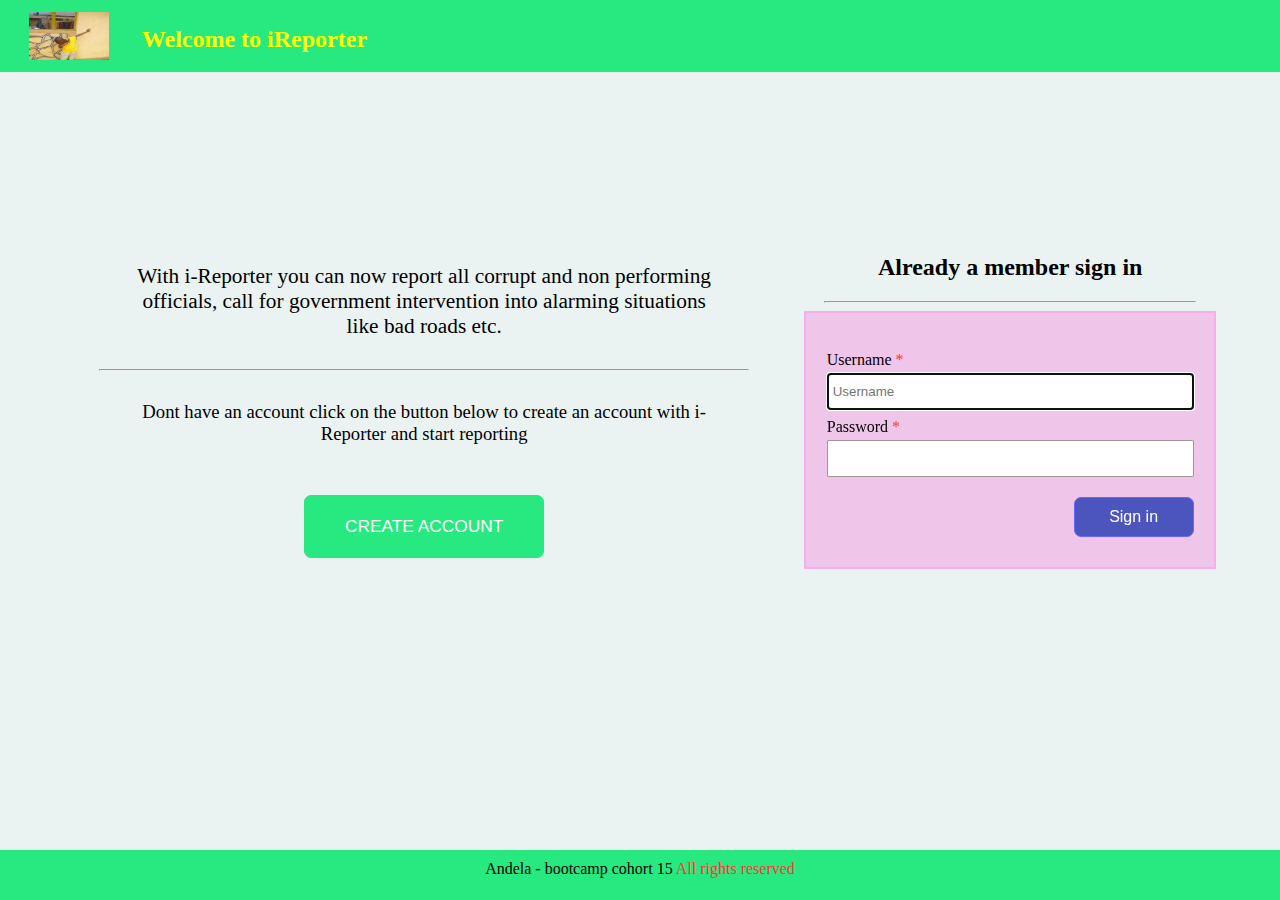
==== UI/index.html @ 591ea900 "Update links in the files  to make the names of recently changed files" ====
<!DOCTYPE html>
<html>
<head>
    <meta charset="utf-8" />
    <meta http-equiv="X-UA-Compatible" content="IE=edge">
    <title>iReporter</title>
    <meta name="viewport" content="width=device-width, initial-scale=1">
    <link rel="stylesheet" type="text/css" media="screen" href="static/css/globalstyles.css" />
    <link rel="stylesheet" type="text/css" media="screen" href="static/css/formpages.css" />
    <script src="static/js/main.js"></script>
</head>
<body>
    <div class="body_wrapper">
        <div class="welcomebanner green">
            <div class="logo_container">
                <img class="img_log" src="static/images/logo.jpg" alt="logo"/>
            </div>
            <div class="banner_main">
                <h2 class ="welcome_message">Welcome to iReporter</h2>
            </div>
        </div>
        
        <div class="content logincontent">
            <div class="call_to_register">
                <p class="info_1 text-centered" >With i-Reporter you can now report all corrupt and non performing officials, call for government intervention into alarming situations like bad roads etc.</p>
                <hr class="horizontal-line">
                <p class="info text-centered">Dont have an account click on the button below to create an account with i-Reporter and start reporting</p>
                <form action="registrationpage.html" method="post"><div class="reg-butt-container"><input type ="submit" name="submit"  value="CREATE ACCOUNT" class="register_button green"/></div></form>
            </div>
            
            <div class="call_to_signin">

                <h2 class="text-centered">Already a member sign in</h2>
                <hr class="horizontal-line">
                <div class="login-form-container">
                    <form action="profile.html" method ="post" class="form">
                        <label class="form_control" role="username_label">
                            <span class="form-para-label">Username<span class="red"> *</span></span>
                            <input type ="text" class="text_control" name ="username" autofocus pattern="[A-Za-z]{5,15}" title="A valid username should comprise between 5-15 alphabetical letters" placeholder="Username" aria-required="true" required/>
                        </label>
                        <label class="form_control" role="password label">
                                <span class="form-para-label">Password<span class="red"> *</span></span>
                                <input type ="password" class="text_control" name ="password" aria-required="true" required  pattern="[A-Za-z]{6,15}" title="A valid password should comprise between 6-15 characters"/>
                        </label>
                        <div class="form_control form-controls-container">
                            <input type="submit" class="primary-button submit-button" value ="Sign in" name ="submit"/>
                        </div>
                    </form>
                </div>

            </div>
        </div>
        
    </div>

    <footer class="green fixed-bottom">
        <p class="footer-para text-centered">Andela - bootcamp cohort 15 <span class="red">All rights reserved</span></p>
    </footer>
</body>
</html>
---- UI/static/css/globalstyles.css ----
html
{
    width:100%;
    height:100%;
    margin:0px;
    padding:0px;
}

body
{
    height:100%;
    width:100%;
    margin:0px;
    padding:0px;
    background-color: #e9f3f2f6;
}

.green
{
    background-color: rgb(40, 233, 127);
}

.red
{
    color:rgb(255, 53, 53);
}

.text-centered{
    text-align: center;
}

.text_control{
    border :1px solid #998d8de8;
    border-radius: 2px;
    padding:5px;
    background-color: #fff;
    height : 25px;
}

.normal-content{
    margin: 20px 0px 0px 0px;
}
---- UI/static/css/formpages.css ----
.body_wrapper
{
    display: grid;
    width:100%;
    height:100%;
    grid-template-areas: 
            "welcomebanner"
            "content"
            "footer";
}


footer{
    display:flex;
    width:100%;
    align-content: center;
    height: 50px;
}


.primary-button{
    background-color:rgb(76, 84, 190); 
    color :#ffffff;
    border : 1px solid rgb(101, 103, 250);
    margin-top:10px;
    margin-left:auto;
    margin-right:0px;
    font-size: 12pt;
    padding : 10px auto;
    height:40px;
    width : 120px;
    border-radius : 7px;
}

.primary-button:hover{
    color :yellow;
    transition-delay : 1000ms;
}

.welcomebanner
{
    display:grid;
    grid-gap: 10px;
    grid-template-columns: 2f 8f;
    height: auto;
    padding:6px;
    grid-area: welcomebanner;
    grid-template-areas: 
            "logo"
            "welcomemessage";        
}

.logo_container{
    display:flex;
    padding:auto;
    grid-column: 1;
    grid-row: 1;
    height:60px;
    grid-area: logo;
    align-content: center;
}

.welcome_message{
    text-align: center;
}

.banner_main{
    grid-column: 2;
    grid-row: 1;
    color : yellow;
    grid-area  :welcomemessage;
}

.img_log{
    margin: 5% auto;
    width:80px;
    height:80%;
}

.login-form-container
{
    display:flex;
    align-content: center;
    background-color: rgb(240, 197, 234);
    border: 2px solid  rgb(245, 176, 236);
    height:auto;
}


.login-form-container>.form{
    display: grid;
    width:90%;
    margin:30px auto;
    grid-template-columns: 1f;
    height : auto;

}

.form_control{
    display:grid;
    width:100%;
}

.form-controls-container
{
    display:flex;
    align-content: end;
    margin: 10px auto 0px;
}

.content
{
    display:grid;
    margin: 0px auto 100px;
    grid-gap: 10px; 
    width:90%;
    grid-template-columns:100%;
    grid-area: content;
    grid-template-areas: 
            "call_to_register"
            "call_to_signin"; 
}

.call_to_register{
    grid-area: call_to_register;
}

.call_to_signin
{
   grid-area:  call_to_signin;
   padding: 10px auto;
}

.info_1{
    margin:50px auto;
    font-size : 16pt;
}

.info{
    margin: 30px auto;
    font-size : 14pt;
  }

.info_1,.info{
  width : 80%;
  margin: 30px auto;
}

.reg-butt-container{
 display:flex;
 align-content: center;
 height :auto;
}

.register_button{
    color :#ffffff;
    border : 1px solid rgb(40, 233, 127);
    margin:20px auto;
    font-size: 13pt;
    padding : 20px 40px;
    height:auto;
    border-radius : 7px;
}

.register_button:hover{
    border : 1px solid rgb(233, 156, 40);
    background-color:  rgb(233, 156, 40);
    transition: 1000ms;
    transition-property: background-color, border;
}

.horizontal-line{
    width: 90%;
}

.form-para-label{
    margin: 8px 0px 4px;
    font-size: 12pt;
}

@media (min-width: 500px)
  {
    .body_wrapper {
      grid-template-columns: 1f;
      grid-template-areas: 
        "welcomebanner"
        "content";
    }

    .welcomebanner {
        grid-template-columns: 1fr 9fr;
        grid-template-areas: 
          "logo  welcomemessage";
      }

      .welcome_message{text-align: left;}

    .content{
        grid-gap: 20px; 
        margin : 0px auto 30px;
        grid-template-columns: 7fr 4fr;
        grid-template-areas: 
          "call_to_register  call_to_signin";

    }

    .logincontent{
        margin : 0px auto 160px; 
    }

    .login-form-container> form{
        display: grid;
        width:90%;
        margin:0px auto 20px;
        grid-template-columns: 1f;
    }

    
   .footer-para{
        width:80%;
        margin:10px auto;
    }
    
    .welcomebanner{
        height:60px;
    }

    .fixed-bottom{
        position:fixed;
        bottom:0;
        left:0;
        margin:20px 0px 0px 0px;
    }

  }
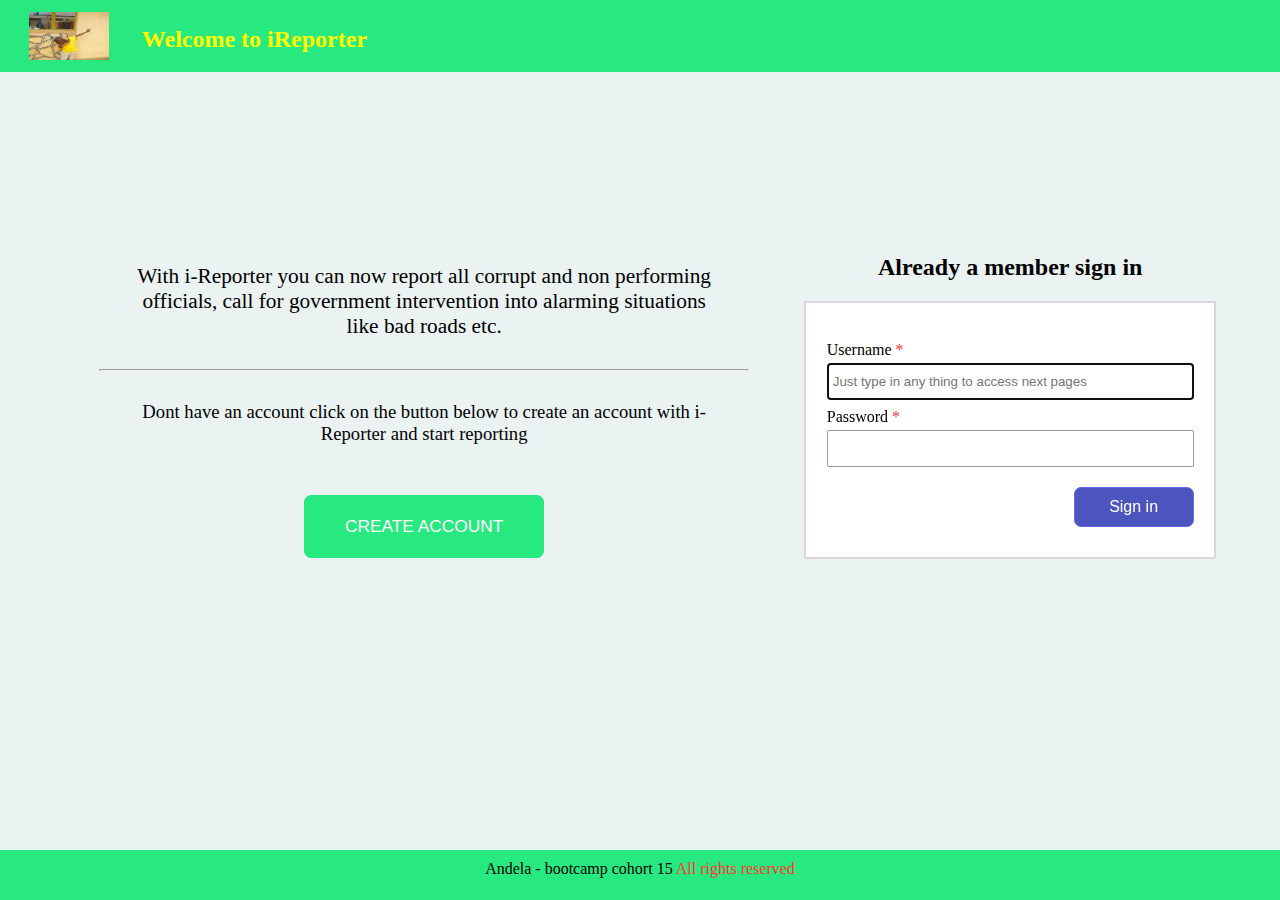
==== commit 23d3188a: "implemeted create record feature" ====
--- a/UI/index.html
+++ b/UI/index.html
@@ -25,18 +25,22 @@
                 <p class="info_1 text-centered" >With i-Reporter you can now report all corrupt and non performing officials, call for government intervention into alarming situations like bad roads etc.</p>
                 <hr class="horizontal-line">
                 <p class="info text-centered">Dont have an account click on the button below to create an account with i-Reporter and start reporting</p>
-                <form action="registrationpage.html" method="post"><div class="reg-butt-container"><input type ="submit" name="submit"  value="CREATE ACCOUNT" class="register_button green"/></div></form>
+               <!--used get here only to be able to host on github pages which does not support post 
+                        others wise we should use post becuase of the senstive data which get may expose-->
+                <form action="registrationpage.html" method="get"><div class="reg-butt-container"><input type ="submit" name="submit"  value="CREATE ACCOUNT" class="register_button green"/></div></form>
             </div>
             
             <div class="call_to_signin">
 
                 <h2 class="text-centered">Already a member sign in</h2>
-                <hr class="horizontal-line">
                 <div class="login-form-container">
-                    <form action="profile.html" method ="post" class="form">
+
+                    <!--used get here only to be able to host on github pages which does not support post 
+                        others wise we should use post becuase of the senstive data which get may expose-->
+                    <form action="profile.html" method="get" class="form">
                         <label class="form_control" role="username_label">
                             <span class="form-para-label">Username<span class="red"> *</span></span>
-                            <input type ="text" class="text_control" name ="username" autofocus pattern="[A-Za-z]{5,15}" title="A valid username should comprise between 5-15 alphabetical letters" placeholder="Username" aria-required="true" required/>
+                            <input type ="text" class="text_control" name ="username" autofocus pattern="[A-Za-z]{5,15}" title="A valid username should comprise between 5-15 alphabetical letters" placeholder="Just type in any thing to access next pages" aria-required="true" required/>
                         </label>
                         <label class="form_control" role="password label">
                                 <span class="form-para-label">Password<span class="red"> *</span></span>
--- a/UI/static/css/globalstyles.css
+++ b/UI/static/css/globalstyles.css
@@ -29,14 +29,92 @@
     text-align: center;
 }
 
-.text_control{
+.text_control,select{
     border :1px solid #998d8de8;
     border-radius: 2px;
     padding:5px;
     background-color: #fff;
-    height : 25px;
+    height:25px;
+}
+
+select{
+    border :1px solid #998d8de8;
+    border-radius: 2px;
+    padding:5px;
+    background-color: #fff;
+    height:30px;
 }
 
 .normal-content{
     margin: 20px 0px 0px 0px;
-}+}
+
+nav>ul>li>a{
+    style : none;
+}
+
+.login-form-container
+{
+    display:flex;
+    align-content: center;
+    background-color: rgb(255, 255, 255);
+    border: 2px solid  rgb(221, 214, 220);
+    height:auto;
+}
+
+
+.login-form-container>.form{
+    display: grid;
+    width:90%;
+    margin:30px auto;
+    grid-template-columns: 1f;
+    height : auto;
+
+}
+
+.form_control{
+    display:grid;
+    width:100%;
+}
+
+.form-controls-container
+{
+    display:flex;
+    align-content: end;
+    margin: 10px auto 0px;
+}
+
+.call_to_register{
+    grid-area: call_to_register;
+}
+
+.call_to_signin
+{
+   grid-area:  call_to_signin;
+   padding: 10px auto;
+}
+
+.form-para-label{
+    margin: 8px 0px 4px;
+    font-size: 12pt;
+}
+
+
+.primary-button{
+    background-color:rgb(76, 84, 190); 
+    color :#ffffff;
+    border : 1px solid rgb(101, 103, 250);
+    margin-top:10px;
+    margin-left:auto;
+    margin-right:0px;
+    font-size: 12pt;
+    padding : 10px auto;
+    height:40px;
+    width : 120px;
+    border-radius : 7px;
+}
+
+.primary-button:hover{
+    color :yellow;
+    transition-delay : 1000ms;
+}
--- a/UI/static/css/formpages.css
+++ b/UI/static/css/formpages.css
@@ -15,26 +15,6 @@
     width:100%;
     align-content: center;
     height: 50px;
-}
-
-
-.primary-button{
-    background-color:rgb(76, 84, 190); 
-    color :#ffffff;
-    border : 1px solid rgb(101, 103, 250);
-    margin-top:10px;
-    margin-left:auto;
-    margin-right:0px;
-    font-size: 12pt;
-    padding : 10px auto;
-    height:40px;
-    width : 120px;
-    border-radius : 7px;
-}
-
-.primary-button:hover{
-    color :yellow;
-    transition-delay : 1000ms;
 }
 
 .welcomebanner
@@ -77,37 +57,6 @@
     height:80%;
 }
 
-.login-form-container
-{
-    display:flex;
-    align-content: center;
-    background-color: rgb(240, 197, 234);
-    border: 2px solid  rgb(245, 176, 236);
-    height:auto;
-}
-
-
-.login-form-container>.form{
-    display: grid;
-    width:90%;
-    margin:30px auto;
-    grid-template-columns: 1f;
-    height : auto;
-
-}
-
-.form_control{
-    display:grid;
-    width:100%;
-}
-
-.form-controls-container
-{
-    display:flex;
-    align-content: end;
-    margin: 10px auto 0px;
-}
-
 .content
 {
     display:grid;
@@ -119,16 +68,6 @@
     grid-template-areas: 
             "call_to_register"
             "call_to_signin"; 
-}
-
-.call_to_register{
-    grid-area: call_to_register;
-}
-
-.call_to_signin
-{
-   grid-area:  call_to_signin;
-   padding: 10px auto;
 }
 
 .info_1{
@@ -173,10 +112,6 @@
     width: 90%;
 }
 
-.form-para-label{
-    margin: 8px 0px 4px;
-    font-size: 12pt;
-}
 
 @media (min-width: 500px)
   {
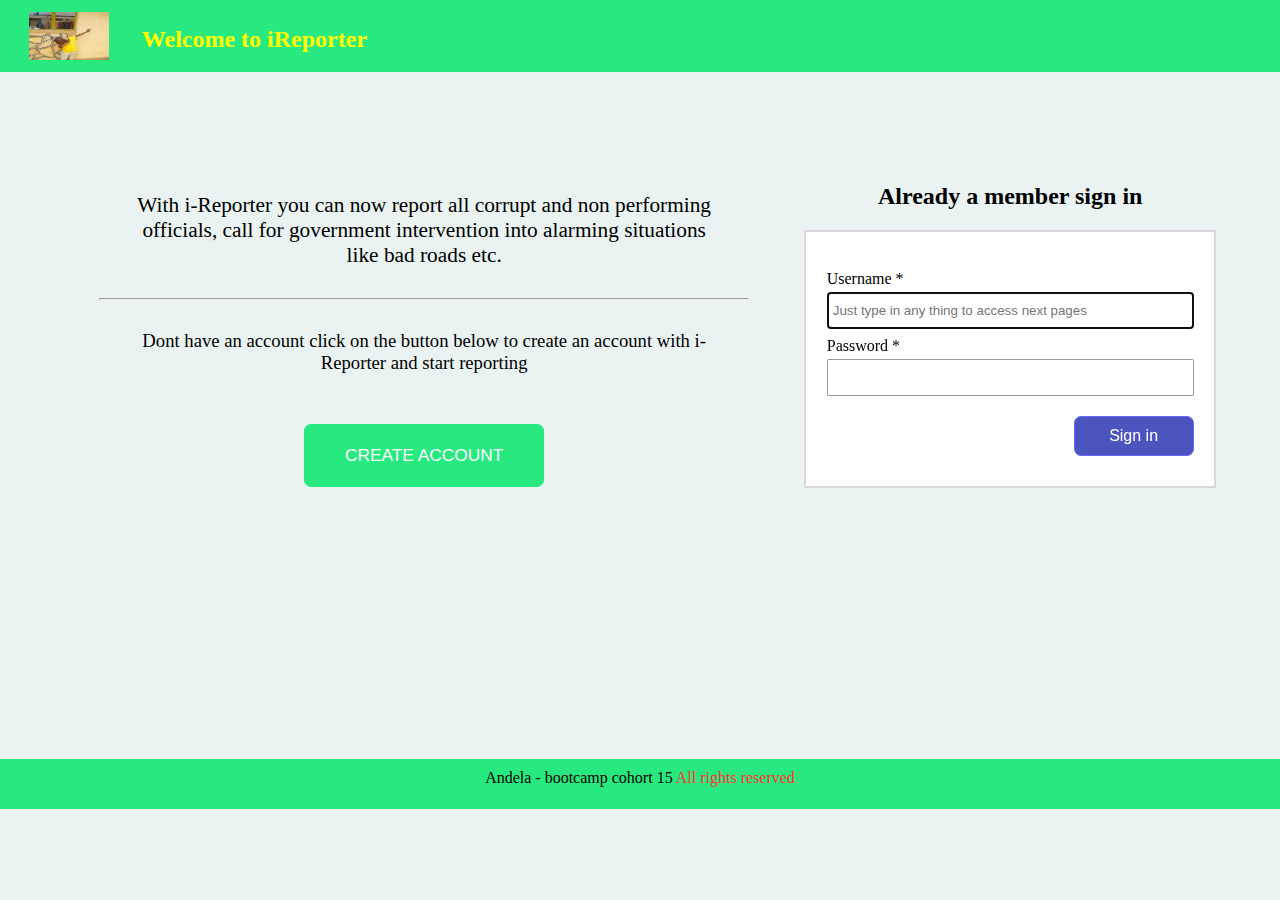
==== commit 4b335fa2: "Merge pull request #3 from AbuDeCoder/SpecificRecord" ====
--- a/UI/index.html
+++ b/UI/index.html
@@ -11,7 +11,7 @@
 </head>
 <body>
     <div class="body_wrapper">
-        <div class="welcomebanner green">
+        <div class="welcomebanner green-bg">
             <div class="logo_container">
                 <img class="img_log" src="static/images/logo.jpg" alt="logo"/>
             </div>
@@ -27,7 +27,7 @@
                 <p class="info text-centered">Dont have an account click on the button below to create an account with i-Reporter and start reporting</p>
                <!--used get here only to be able to host on github pages which does not support post 
                         others wise we should use post becuase of the senstive data which get may expose-->
-                <form action="registrationpage.html" method="get"><div class="reg-butt-container"><input type ="submit" name="submit"  value="CREATE ACCOUNT" class="register_button green"/></div></form>
+                <form action="registrationpage.html" method="get"><div class="reg-butt-container"><input type ="submit" name="submit"  value="CREATE ACCOUNT" class="register_button green-bg"/></div></form>
             </div>
             
             <div class="call_to_signin">
@@ -54,11 +54,11 @@
 
             </div>
         </div>
-        
+        <footer class="green-bg">
+                <p class="footer-para text-centered">Andela - bootcamp cohort 15 <span class="red-color">All rights reserved</span></p>
+            </footer>
     </div>
 
-    <footer class="green fixed-bottom">
-        <p class="footer-para text-centered">Andela - bootcamp cohort 15 <span class="red">All rights reserved</span></p>
-    </footer>
+    
 </body>
 </html>--- a/UI/static/css/globalstyles.css
+++ b/UI/static/css/globalstyles.css
@@ -2,25 +2,32 @@
 {
     width:100%;
     height:100%;
-    margin:0px;
-    padding:0px;
+    margin:0px 0px 0px;
+    padding:0px 0px 0px;
 }
 
 body
 {
     height:100%;
     width:100%;
-    margin:0px;
-    padding:0px;
+    margin:0px 0px 0px;
+    padding:0px 0px 0px;
     background-color: #e9f3f2f6;
 }
+.blue-bg{
+    background-color: rgb(32, 19, 212);
 
-.green
+}
+.green-bg
 {
     background-color: rgb(40, 233, 127);
 }
 
-.red
+.red-bg
+{
+    background-color: rgb(255, 53, 53);
+}
+.red-color
 {
     color:rgb(255, 53, 53);
 }
@@ -99,6 +106,11 @@
     font-size: 12pt;
 }
 
+.img_log{
+    margin: 5% auto;
+    width:80px;
+    height:80%;
+}
 
 .primary-button{
     background-color:rgb(76, 84, 190); 
@@ -118,3 +130,17 @@
     color :yellow;
     transition-delay : 1000ms;
 }
+
+.logo_container{
+    display:flex;
+    padding:auto;
+    height:60px;
+    grid-area: logo;
+    align-content: center;
+}
+.editButton:hover
+{
+    color: yellow;
+    background-color:#e68686;
+    transition-delay:1000ms;
+}
--- a/UI/static/css/formpages.css
+++ b/UI/static/css/formpages.css
@@ -2,6 +2,8 @@
 {
     display: grid;
     width:100%;
+    margin:0px;
+    padding:0px;
     height:100%;
     grid-template-areas: 
             "welcomebanner"
@@ -30,16 +32,6 @@
             "welcomemessage";        
 }
 
-.logo_container{
-    display:flex;
-    padding:auto;
-    grid-column: 1;
-    grid-row: 1;
-    height:60px;
-    grid-area: logo;
-    align-content: center;
-}
-
 .welcome_message{
     text-align: center;
 }
@@ -49,12 +41,6 @@
     grid-row: 1;
     color : yellow;
     grid-area  :welcomemessage;
-}
-
-.img_log{
-    margin: 5% auto;
-    width:80px;
-    height:80%;
 }
 
 .content
@@ -159,13 +145,6 @@
     .welcomebanner{
         height:60px;
     }
-
-    .fixed-bottom{
-        position:fixed;
-        bottom:0;
-        left:0;
-        margin:20px 0px 0px 0px;
-    }
-
   }
 
+ 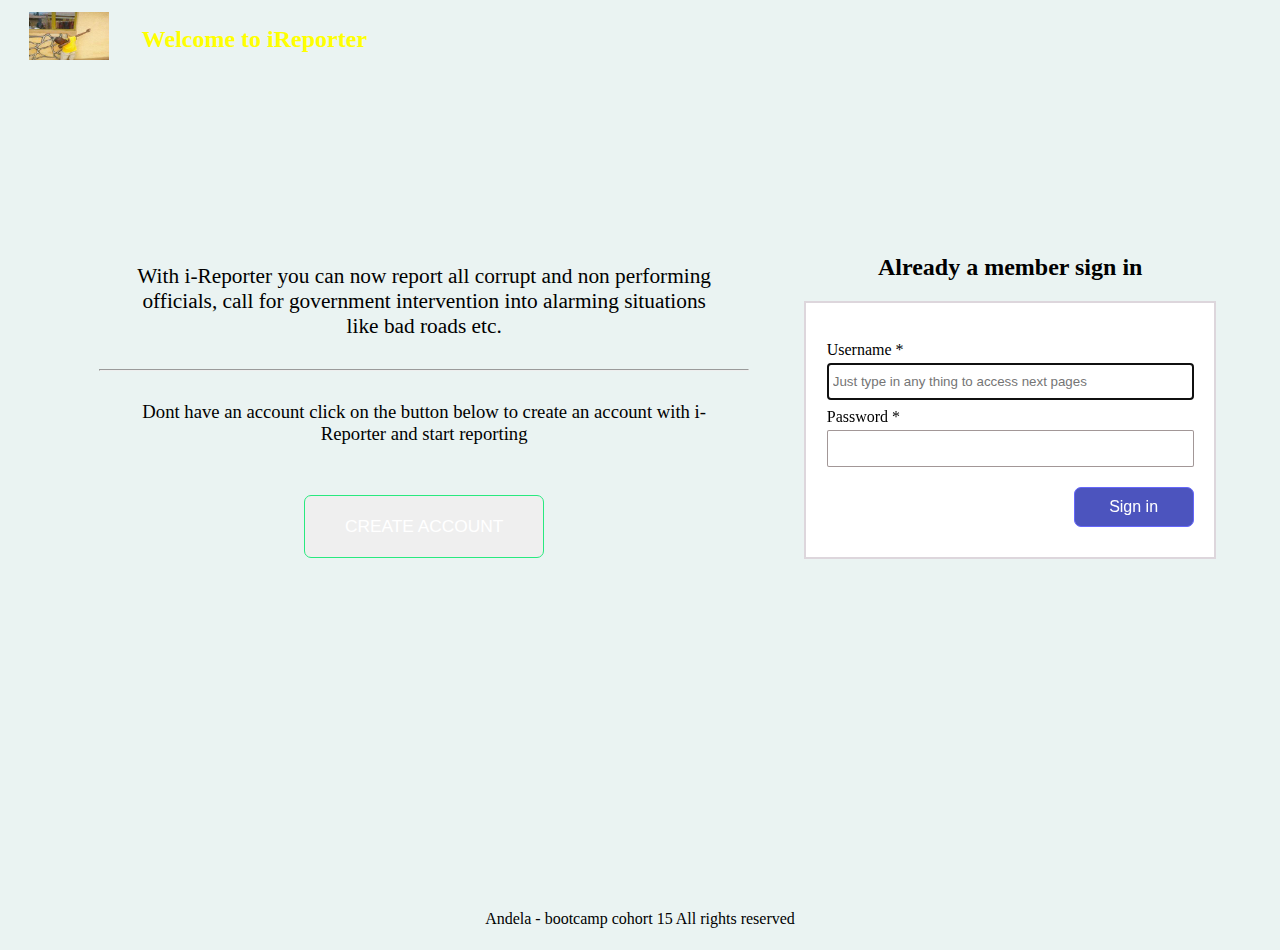
==== commit 6134511a: "Update index.html" ====
--- a/UI/index.html
+++ b/UI/index.html
@@ -11,7 +11,7 @@
 </head>
 <body>
     <div class="body_wrapper">
-        <div class="welcomebanner green-bg">
+        <div class="welcomebanner green">
             <div class="logo_container">
                 <img class="img_log" src="static/images/logo.jpg" alt="logo"/>
             </div>
@@ -27,7 +27,7 @@
                 <p class="info text-centered">Dont have an account click on the button below to create an account with i-Reporter and start reporting</p>
                <!--used get here only to be able to host on github pages which does not support post 
                         others wise we should use post becuase of the senstive data which get may expose-->
-                <form action="registrationpage.html" method="get"><div class="reg-butt-container"><input type ="submit" name="submit"  value="CREATE ACCOUNT" class="register_button green-bg"/></div></form>
+                <form action="registrationpage.html"><div class="reg-butt-container"><input type ="submit" name="submit"  value="CREATE ACCOUNT" class="register_button green"/></div></form>
             </div>
             
             <div class="call_to_signin">
@@ -37,7 +37,7 @@
 
                     <!--used get here only to be able to host on github pages which does not support post 
                         others wise we should use post becuase of the senstive data which get may expose-->
-                    <form action="profile.html" method="get" class="form">
+                    <form action="profile.html"  class="form">
                         <label class="form_control" role="username_label">
                             <span class="form-para-label">Username<span class="red"> *</span></span>
                             <input type ="text" class="text_control" name ="username" autofocus pattern="[A-Za-z]{5,15}" title="A valid username should comprise between 5-15 alphabetical letters" placeholder="Just type in any thing to access next pages" aria-required="true" required/>
@@ -54,11 +54,11 @@
 
             </div>
         </div>
-        <footer class="green-bg">
-                <p class="footer-para text-centered">Andela - bootcamp cohort 15 <span class="red-color">All rights reserved</span></p>
-            </footer>
+        
     </div>
 
-    
+    <footer class="green fixed-bottom">
+        <p class="footer-para text-centered">Andela - bootcamp cohort 15 <span class="red">All rights reserved</span></p>
+    </footer>
 </body>
 </html>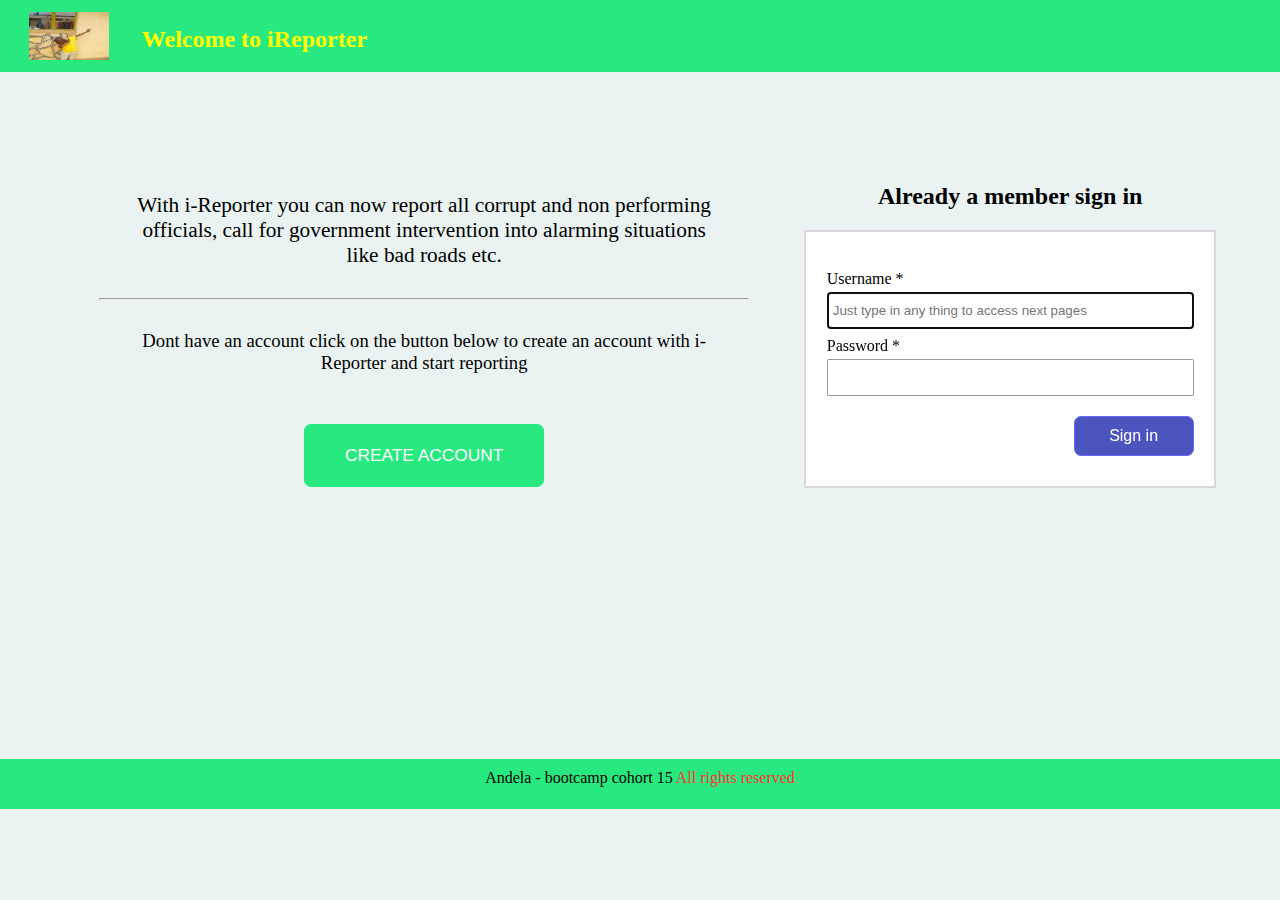
==== commit 88b2160e: "Layed out page for user to view edit and delete record" ====
--- a/UI/index.html
+++ b/UI/index.html
@@ -11,7 +11,7 @@
 </head>
 <body>
     <div class="body_wrapper">
-        <div class="welcomebanner green">
+        <div class="welcomebanner green-bg">
             <div class="logo_container">
                 <img class="img_log" src="static/images/logo.jpg" alt="logo"/>
             </div>
@@ -27,7 +27,7 @@
                 <p class="info text-centered">Dont have an account click on the button below to create an account with i-Reporter and start reporting</p>
                <!--used get here only to be able to host on github pages which does not support post 
                         others wise we should use post becuase of the senstive data which get may expose-->
-                <form action="registrationpage.html"><div class="reg-butt-container"><input type ="submit" name="submit"  value="CREATE ACCOUNT" class="register_button green"/></div></form>
+                <form action="registrationpage.html" method="get"><div class="reg-butt-container"><input type ="submit" name="submit"  value="CREATE ACCOUNT" class="register_button green-bg"/></div></form>
             </div>
             
             <div class="call_to_signin">
@@ -37,7 +37,7 @@
 
                     <!--used get here only to be able to host on github pages which does not support post 
                         others wise we should use post becuase of the senstive data which get may expose-->
-                    <form action="profile.html"  class="form">
+                    <form action="profile.html" method="get" class="form">
                         <label class="form_control" role="username_label">
                             <span class="form-para-label">Username<span class="red"> *</span></span>
                             <input type ="text" class="text_control" name ="username" autofocus pattern="[A-Za-z]{5,15}" title="A valid username should comprise between 5-15 alphabetical letters" placeholder="Just type in any thing to access next pages" aria-required="true" required/>
@@ -54,11 +54,11 @@
 
             </div>
         </div>
-        
+        <footer class="green-bg">
+                <p class="footer-para text-centered">Andela - bootcamp cohort 15 <span class="red-color">All rights reserved</span></p>
+            </footer>
     </div>
 
-    <footer class="green fixed-bottom">
-        <p class="footer-para text-centered">Andela - bootcamp cohort 15 <span class="red">All rights reserved</span></p>
-    </footer>
+    
 </body>
 </html>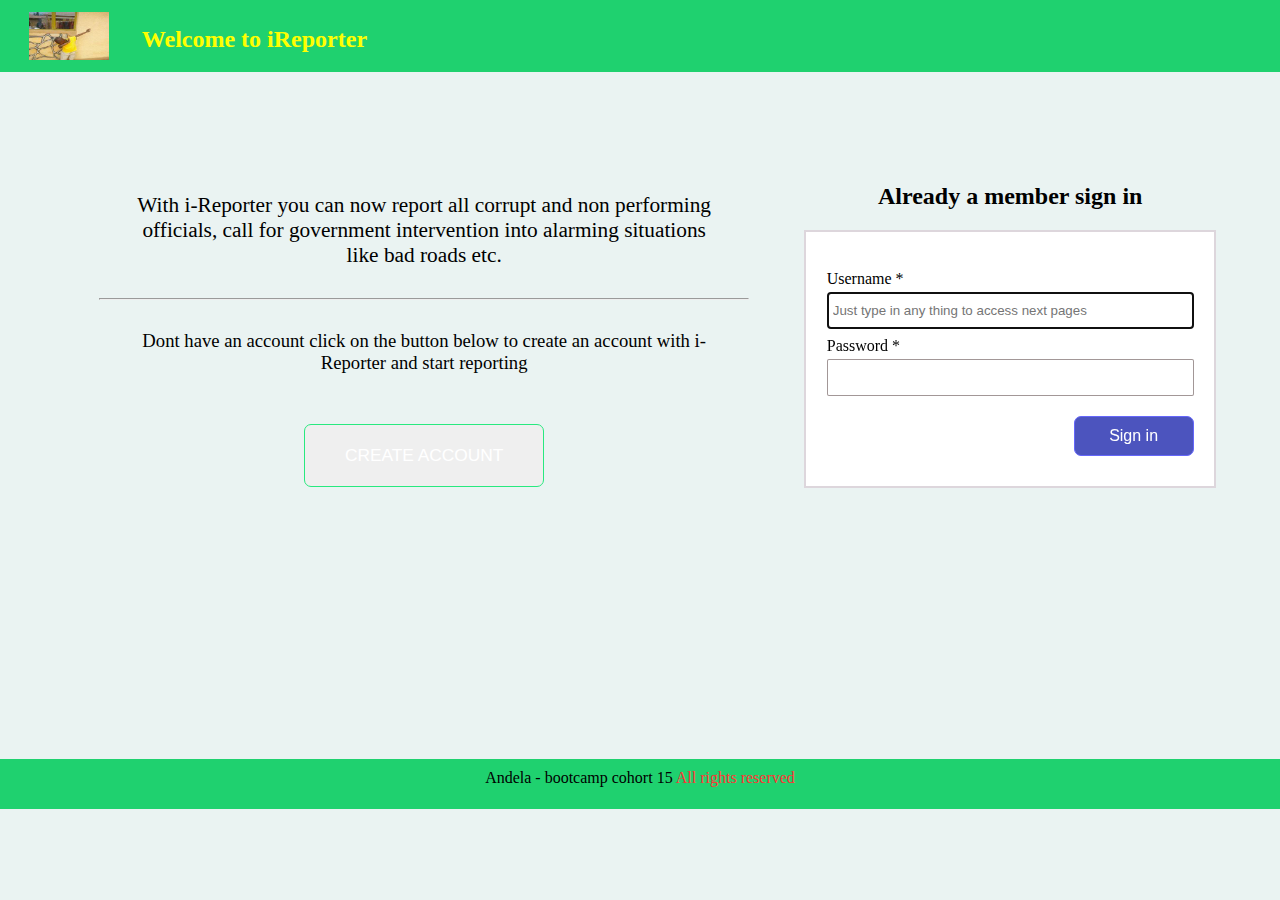
==== commit 7cca3b58: "Merge branch 'ui' into gh-pages" ====
--- a/UI/index.html
+++ b/UI/index.html
@@ -27,7 +27,8 @@
                 <p class="info text-centered">Dont have an account click on the button below to create an account with i-Reporter and start reporting</p>
                <!--used get here only to be able to host on github pages which does not support post 
                         others wise we should use post becuase of the senstive data which get may expose-->
-                <form action="registrationpage.html" method="get"><div class="reg-butt-container"><input type ="submit" name="submit"  value="CREATE ACCOUNT" class="register_button green-bg"/></div></form>
+
+                <form action="registrationpage.html"><div class="reg-butt-container"><input type ="submit" name="submit"  value="CREATE ACCOUNT" class="register_button green"/></div></form>
             </div>
             
             <div class="call_to_signin">
@@ -37,7 +38,7 @@
 
                     <!--used get here only to be able to host on github pages which does not support post 
                         others wise we should use post becuase of the senstive data which get may expose-->
-                    <form action="profile.html" method="get" class="form">
+                    <form action="profile.html"  class="form">
                         <label class="form_control" role="username_label">
                             <span class="form-para-label">Username<span class="red"> *</span></span>
                             <input type ="text" class="text_control" name ="username" autofocus pattern="[A-Za-z]{5,15}" title="A valid username should comprise between 5-15 alphabetical letters" placeholder="Just type in any thing to access next pages" aria-required="true" required/>
--- a/UI/static/css/globalstyles.css
+++ b/UI/static/css/globalstyles.css
@@ -20,7 +20,7 @@
 }
 .green-bg
 {
-    background-color: rgb(40, 233, 127);
+    background-color:rgb(31, 209, 111);
 }
 
 .red-bg
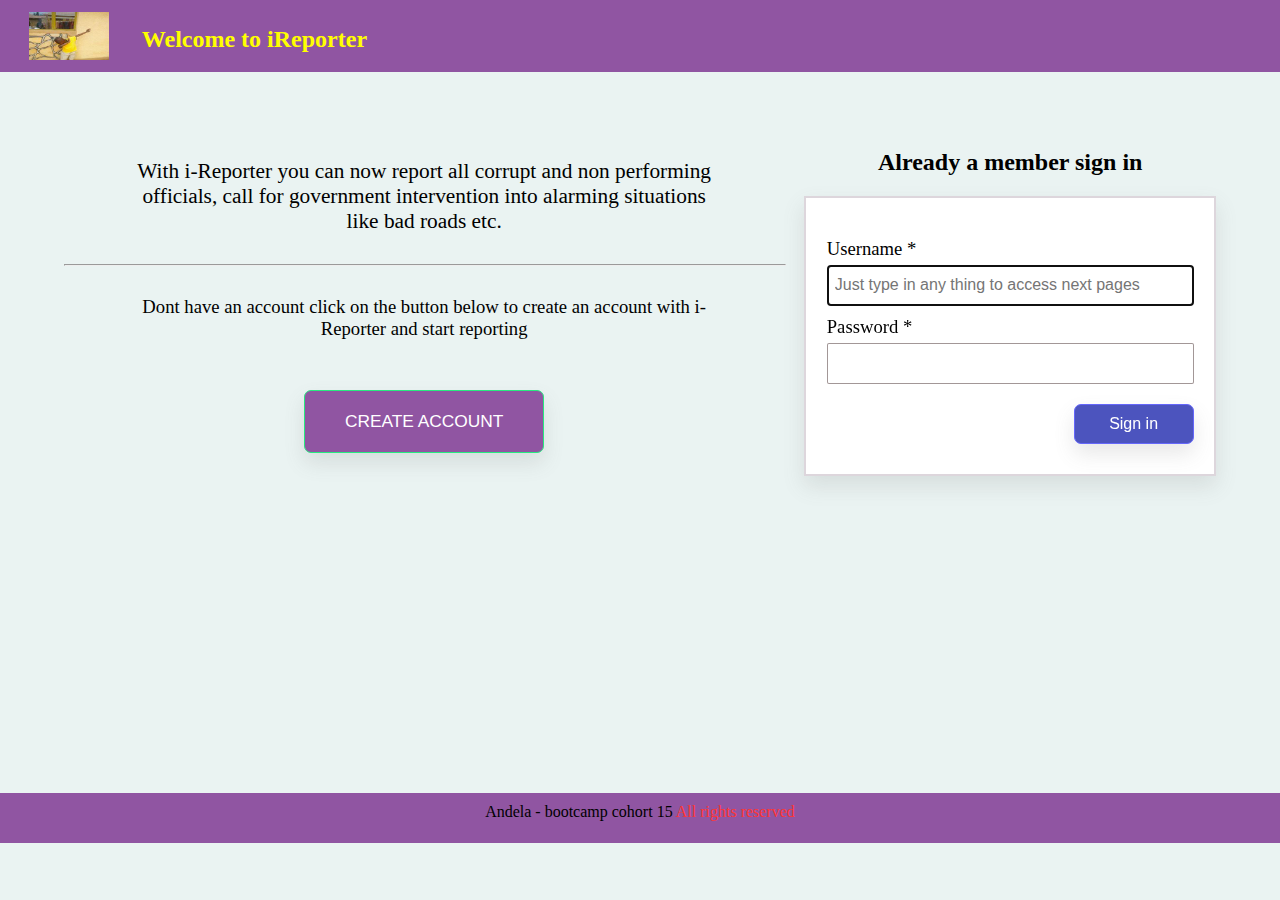
==== commit c887f77c: "changed color from green to violet" ====
--- a/UI/index.html
+++ b/UI/index.html
@@ -28,13 +28,13 @@
                <!--used get here only to be able to host on github pages which does not support post 
                         others wise we should use post becuase of the senstive data which get may expose-->
 
-                <form action="registrationpage.html"><div class="reg-butt-container"><input type ="submit" name="submit"  value="CREATE ACCOUNT" class="register_button green"/></div></form>
+                <form action="registrationpage.html"><div class="reg-butt-container"><input type ="submit" name="submit"  value="CREATE ACCOUNT" class="register_button green-bg with-shadow"/></div></form>
             </div>
             
             <div class="call_to_signin">
 
                 <h2 class="text-centered">Already a member sign in</h2>
-                <div class="login-form-container">
+                <div class="login-form-container with-shadow" id ="index-form"> 
 
                     <!--used get here only to be able to host on github pages which does not support post 
                         others wise we should use post becuase of the senstive data which get may expose-->
@@ -48,7 +48,7 @@
                                 <input type ="password" class="text_control" name ="password" aria-required="true" required  pattern="[A-Za-z]{6,15}" title="A valid password should comprise between 6-15 characters"/>
                         </label>
                         <div class="form_control form-controls-container">
-                            <input type="submit" class="primary-button submit-button" value ="Sign in" name ="submit"/>
+                            <input type="submit" class="primary-button submit-button with-shadow" value ="Sign in" name ="submit"/>
                         </div>
                     </form>
                 </div>
--- a/UI/static/css/globalstyles.css
+++ b/UI/static/css/globalstyles.css
@@ -18,9 +18,15 @@
     background-color: rgb(32, 19, 212);
 
 }
+
 .green-bg
 {
-    background-color:rgb(31, 209, 111);
+    background-color:#9055A2;
+}
+
+.green-color
+{
+    color:rgb(70, 192, 100);
 }
 
 .red-bg
@@ -39,11 +45,16 @@
 .text_control,select{
     border :1px solid #998d8de8;
     border-radius: 2px;
-    padding:5px;
+    padding:7px;
     background-color: #fff;
     height:25px;
+    
+
 }
 
+.text_control,select,textarea{
+    font-size: 12pt;
+}
 select{
     border :1px solid #998d8de8;
     border-radius: 2px;
@@ -102,8 +113,8 @@
 }
 
 .form-para-label{
-    margin: 8px 0px 4px;
-    font-size: 12pt;
+    margin: 10px 0px 5px;
+    font-size: 14pt;
 }
 
 .img_log{
@@ -144,3 +155,18 @@
     background-color:#e68686;
     transition-delay:1000ms;
 }
+
+.horizontal-line{
+    width: 100%;
+    margin:10px 0px 10px;
+}
+
+.list-header{
+ height : 20pt;
+ margin:10px;
+}
+
+.with-shadow {
+    -webkit-box-shadow: 0px 10px 20px rgba(109, 109, 109, 0.16) !important;
+    box-shadow: 0px 10px 20px rgba(109, 109, 109, 0.16) !important;
+}
--- a/UI/static/css/formpages.css
+++ b/UI/static/css/formpages.css
@@ -94,10 +94,6 @@
     transition-property: background-color, border;
 }
 
-.horizontal-line{
-    width: 90%;
-}
-
 
 @media (min-width: 500px)
   {
@@ -145,6 +141,10 @@
     .welcomebanner{
         height:60px;
     }
+    #index-form
+    {
+    margin-bottom : 100px;
+    }
   }
 
- +
